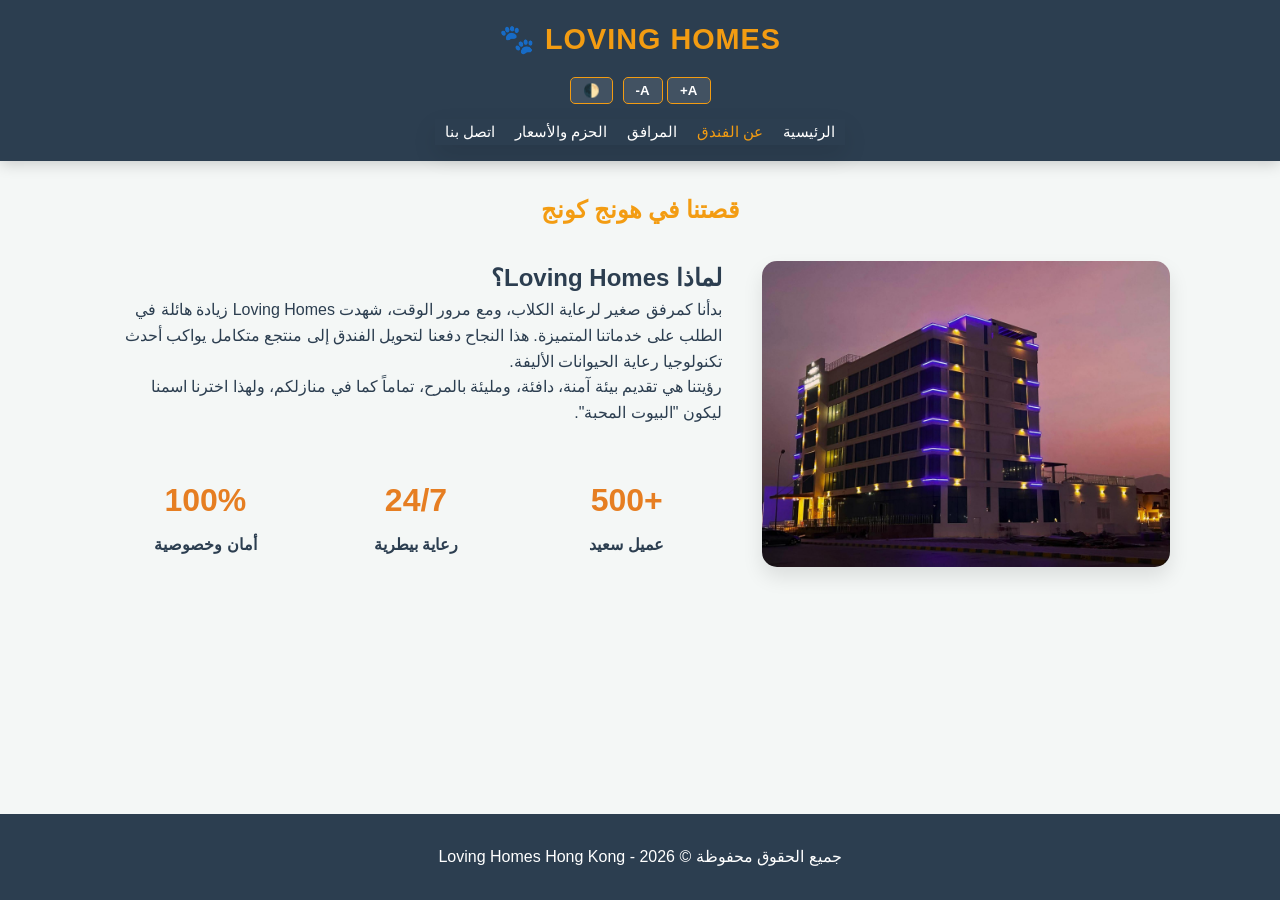
==== pages/about.html @ 9f1eb7ec "Add files via upload" ====
<!DOCTYPE html>
<html lang="ar" dir="rtl">
<head>
    <meta charset="UTF-8">
    <meta name="viewport" content="width=device-width, initial-scale=1.0">
    <title>عن Loving Homes - قصتنا ورؤيتنا</title>
    <link rel="stylesheet" href="../css/style.css">
</head>
<body>

    <header>
        <nav class="navbar">
            <div class="logo">Loving Homes 🐾</div>
            
            <div class="controls-wrapper" style="display: flex; align-items: center; gap: 10px; margin: 0 15px;">
                <div class="font-controls">
                    <button onclick="changeFontSize('increase')" class="btn-ctrl">A+</button>
                    <button onclick="changeFontSize('decrease')" class="btn-ctrl">A-</button>
                </div>
                
                <button onclick="toggleTheme()" class="btn-ctrl" title="تبديل الوضع الليلي">🌓</button>

               
            </div>

            <ul class="nav-links">
                <li><a href="../index.html">الرئيسية</a></li>
                <li><a href="about.html" class="active">عن الفندق</a></li>
                <li><a href="services.html">المرافق</a></li>
                <li><a href="packages.html">الحزم والأسعار</a></li>
                <li><a href="contact.html">اتصل بنا</a></li>
            </ul>
        </nav>
    </header>

    <main class="container">
        <section class="about-section">
            <h1 class="main-title">قصتنا في هونج كونج</h1>
            
            <div class="about-content" style="display: flex; gap: 40px; align-items: center; margin-top: 30px; text-align: right;">
                
                <div class="image-side" style="flex: 1;">
                    <img src="../images/img-hotel-history.jpg" alt="تاريخ لوفينغ هومز" class="large-img" style="width: 100%; border-radius: 15px; box-shadow: 0 10px 20px rgba(0,0,0,0.1); object-fit: cover;">
                </div>

                <div class="text-side" style="flex: 1.5;">
                    <h2>لماذا Loving Homes؟</h2>
                    <p>بدأنا كمرفق صغير لرعاية الكلاب، ومع مرور الوقت، شهدت Loving Homes زيادة هائلة في الطلب على خدماتنا المتميزة. هذا النجاح دفعنا لتحويل الفندق إلى منتجع متكامل يواكب أحدث تكنولوجيا رعاية الحيوانات الأليفة.</p>
                    <p>رؤيتنا هي تقديم بيئة آمنة، دافئة، ومليئة بالمرح، تماماً كما في منازلكم، ولهذا اخترنا اسمنا ليكون "البيوت المحبة".</p>
                    
                    <div class="stats-grid" style="display: grid; grid-template-columns: repeat(3, 1fr); gap: 20px; margin-top: 30px; text-align: center;">
                        <div class="stat-item" style="padding: 20px; border-radius: 10px;">
                            <h3 style="color: #e67e22; font-size: 2rem; margin-bottom: 5px;">+500</h3>
                            <p style="font-weight: bold;">عميل سعيد</p>
                        </div>
                        <div class="stat-item" style="padding: 20px; border-radius: 10px;">
                            <h3 style="color: #e67e22; font-size: 2rem; margin-bottom: 5px;">24/7</h3>
                            <p style="font-weight: bold;">رعاية بيطرية</p>
                        </div>
                        <div class="stat-item" style="padding: 20px; border-radius: 10px;">
                            <h3 style="color: #e67e22; font-size: 2rem; margin-bottom: 5px;">100%</h3>
                            <p style="font-weight: bold;">أمان وخصوصية</p>
                        </div>
                    </div>
                </div>
            </div>
        </section>
    </main>

    <footer style="margin-top: 50px;">
        <p>جميع الحقوق محفوظة © 2026 - Loving Homes Hong Kong</p>
    </footer>

    <script src="../js/main.js"></script>

</body>
</html>
---- css/style.css ----
/* 1. الإعدادات العامة والمتغيرات */
:root {
    --primary-color: #2c3e50;    /* أزرق داكن فخم للمنبار والفوتر */
    --accent-gold: #f39c12;      /* برتقالي ذهبي للأزرار واللمسات الجمالية */
    --accent-blue: #2980b9;      /* أزرق للحزمة الكلاسيكية */
    --accent-orange: #d35400;    /* برتقالي غامق لحزمة اليوم */
    --text-color: #2c3e50;       
    --light-bg: #f4f7f6;         /* لون خلفية مريح للعين */
    --white: #ffffff;
    --card-shadow: 0 5px 15px rgba(0,0,0,0.05);
}

/* 2. إعدادات الوضع الليلي (Dark Mode) */
body.dark-theme {
    --light-bg: #121212;
    --text-color: #e0e0e0;
    --white: #1e1e1e;
    --primary-color: #000000;
    --card-shadow: 0 5px 20px rgba(0,0,0,0.5);
}

* {
    margin: 0;
    padding: 0;
    box-sizing: border-box;
    font-family: 'Segoe UI', Tahoma, Geneva, Verdana, sans-serif;
}

body {
    line-height: 1.6;
    color: var(--text-color);
    background-color: var(--light-bg);
    display: flex;
    flex-direction: column;
    min-height: 100vh;
    text-align: center;
    transition: all 0.3s ease; /* حركة ناعمة عند تكبير الخط أو تغيير الثيم */
}

/* 3. الهيدر والمنيو */
header {
    background: var(--primary-color);
    padding: 1rem 0;
    box-shadow: 0 2px 15px rgba(0,0,0,0.2);
}

.navbar {
    display: flex;
    flex-direction: column;
    align-items: center;
    gap: 15px;
}

.logo {
    font-size: 1.8rem;
    font-weight: bold;
    color: var(--accent-gold);
    text-transform: uppercase;
    letter-spacing: 1px;
}

/* أزرار التحكم (الخط، الثيم، اللغة) */
.controls-wrapper {
    display: flex;
    align-items: center;
    gap: 10px;
    flex-wrap: wrap;
    justify-content: center;
}

.btn-ctrl {
    background: rgba(255, 255, 255, 0.1);
    color: var(--white);
    border: 1px solid var(--accent-gold);
    padding: 5px 12px;
    border-radius: 5px;
    cursor: pointer;
    font-weight: bold;
    transition: 0.3s;
}

.btn-ctrl:hover {
    background: var(--accent-gold);
    color: #2c3e50;
}

.nav-links {
    display: flex;
    list-style: none; box-shadow: 0 10px 25px rgba(0,0,0,0.1);
}

.nav-links li a {
    color: #ffffff;
    text-decoration: none;
    font-weight: 500;
    font-size: 0.95rem;
    padding: 5px 10px;
    transition: 0.3s;
}

.nav-links li a:hover, .nav-links li a.active {
    color: var(--accent-gold);
}

/* 4. الحاوية والتنسيق العام */
.container {
    max-width: 1100px;
    margin: 30px auto;
    padding: 0 20px;
    flex: 1;
}

.main-title {
    margin-bottom: 20px;
    color: var(--accent-gold);
}

/* 5. نظام الشبكة (Grid) والبطاقات */
.grid-container, .services-grid, .activities-grid {
    display: grid;
    grid-template-columns: repeat(auto-fit, minmax(280px, 1fr));
    gap: 25px;
    margin-top: 30px;
}

.package-card, .service-card, .activity-item, .card {
    background: var(--white);
    padding: 25px;
    border-radius: 12px;
    box-shadow: var(--card-shadow);
    transition: 0.3s;
    border: 1px solid rgba(128, 128, 128, 0.1);
    overflow: hidden;
}

.package-card:hover, .service-card:hover, .card:hover {
    transform: translateY(-8px);
    box-shadow: 0 10px 25px rgba(0,0,0,0.2);
}

/* تنسيق الصور داخل البطاقات */
.service-img, .card img, .activity-item img {
    width: 100%;
    height: 200px;
    object-fit: cover;
    border-radius: 8px;
    margin-bottom: 15px;
    filter: brightness(0.9);
    transition: 0.3s;
}

.service-card:hover img, .card:hover img {
    filter: brightness(1);
}

/* 6. الأزرار العامة */
.btn {
    background: var(--accent-gold);
    color: #ffffff;
    padding: 12px 28px;
    text-decoration: none;
    border-radius: 25px;
    font-weight: bold;
    display: inline-block;
    transition: 0.3s;
    border: none;
    cursor: pointer;
    margin-top: 15px;
}

.btn:hover {
    background: var(--accent-blue);
    transform: scale(1.05);
}

/* 7. تمييز ألوان الحزم */
.premium-color { border-top: 6px solid var(--accent-gold); }
.classic-color { border-top: 6px solid var(--accent-blue); }
.day-color { border-top: 6px solid var(--accent-orange); }

/* 8. الفوتر */
footer {
    background: var(--primary-color);
    color: #ffffff;
    text-align: center;
    padding: 30px 0;
    margin-top: 50px;
}

/* 9. صفحة اتصل بنا والنماذج */
.contact-wrapper {
    display: grid;
    grid-template-columns: repeat(auto-fit, minmax(300px, 1fr));
    gap: 30px;
    text-align: right;
}

.form-group {
    margin-bottom: 15px;
    text-align: right;
}

input, select, textarea {
    width: 100%;
    padding: 12px;
    margin-top: 8px;
    border: 1px solid #ccc;
    border-radius: 8px;
    background: var(--white);
    color: var(--text-color);
}

/* 10. التجاوب ودعم الاتجاهات */
[dir="ltr"] {
    text-align: left;
}

[dir="ltr"] .contact-wrapper, [dir="ltr"] .form-group {
    text-align: left;
}

@media (max-width: 768px) {
    .nav-links {
        flex-direction: row;
        flex-wrap: wrap;
        justify-content: center;
        gap: 10px;
    }
    
    .hero h1 {
        font-size: 2rem;
    }
}

.hidden { display: none; }
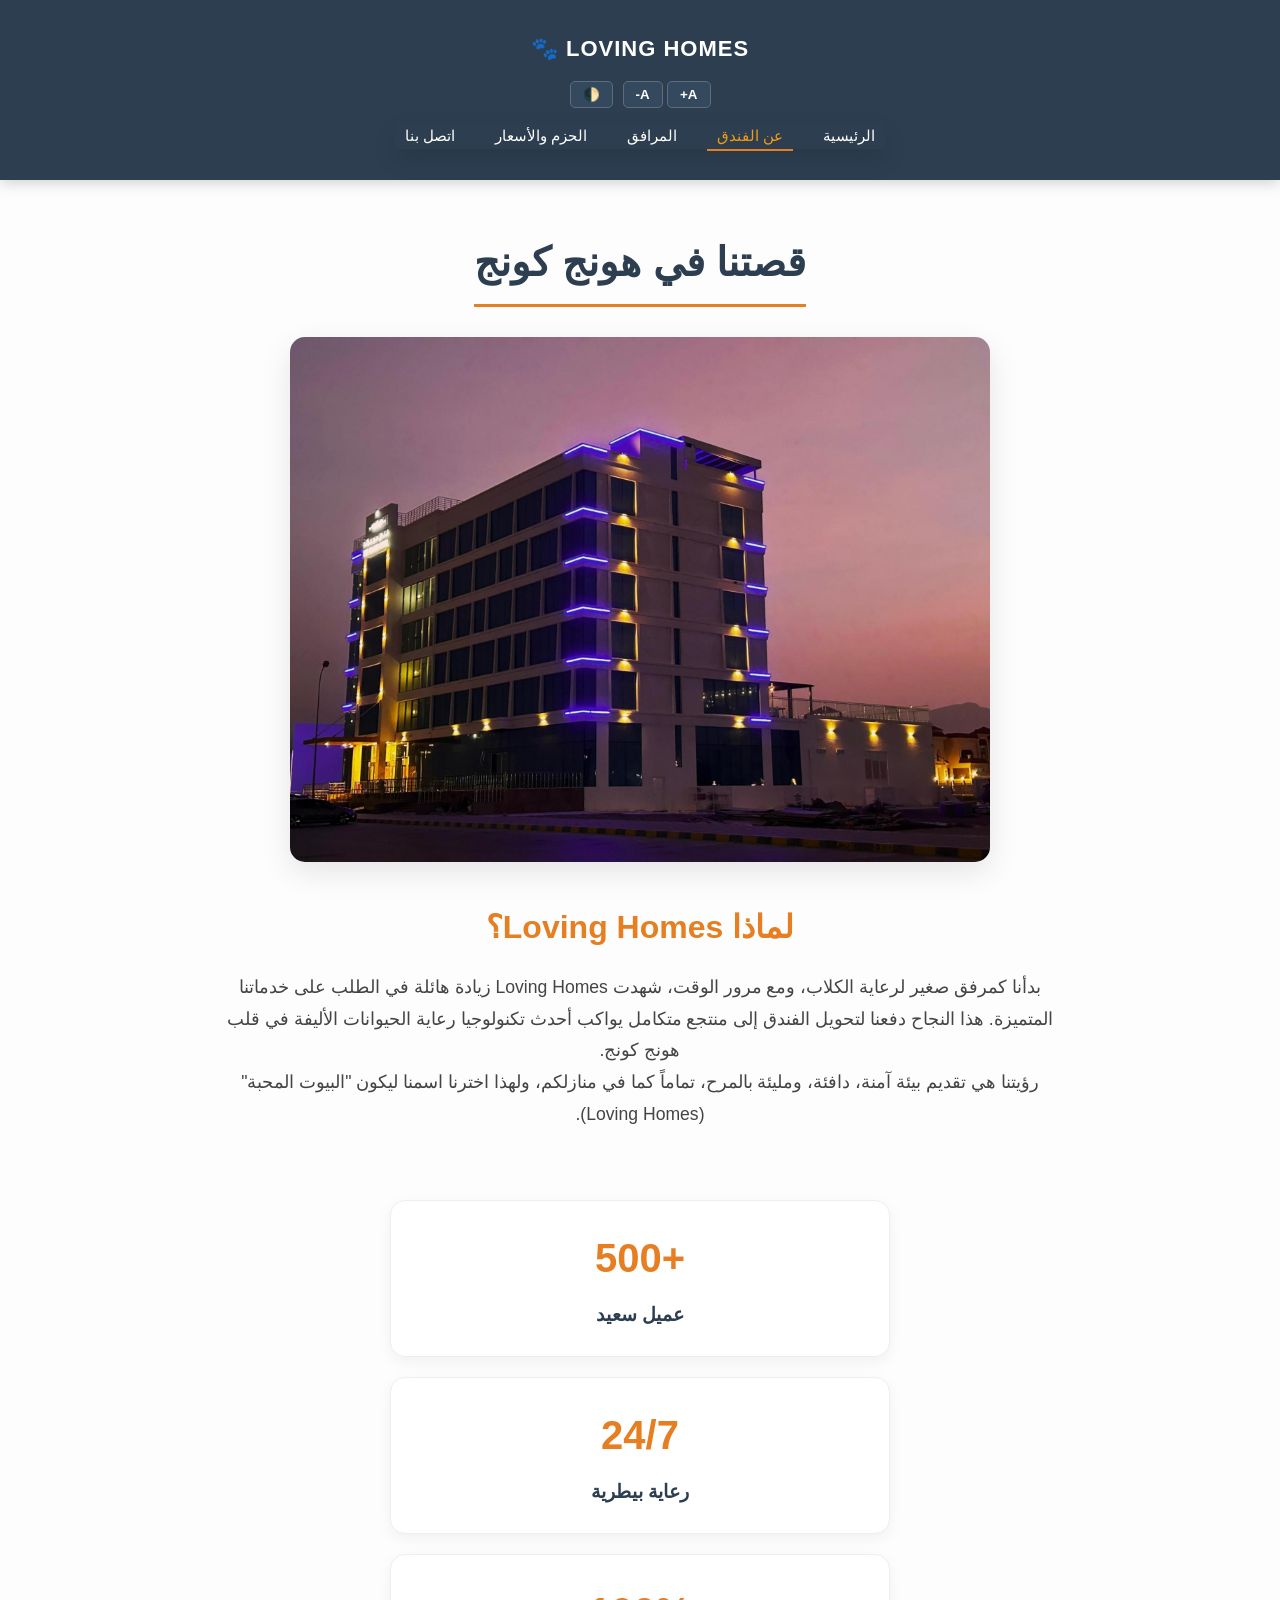
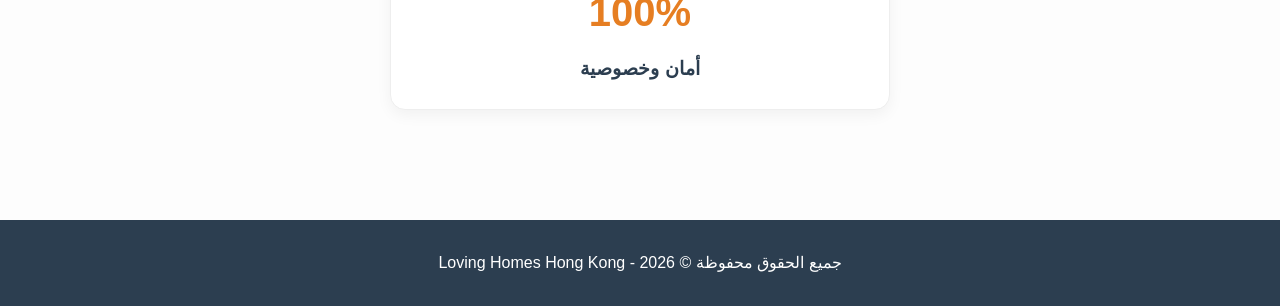
==== commit eb295b9a: "Add files via upload" ====
--- a/pages/about.html
+++ b/pages/about.html
@@ -5,6 +5,40 @@
     <meta name="viewport" content="width=device-width, initial-scale=1.0">
     <title>عن Loving Homes - قصتنا ورؤيتنا</title>
     <link rel="stylesheet" href="../css/style.css">
+    <style>
+        /* تنسيقات إضافية لضمان التنسيق الرأسي */
+        body { margin: 0; background-color: #fdfdfd; font-family: 'Segoe UI', Tahoma, Geneva, Verdana, sans-serif; transition: 0.3s; }
+        
+        .navbar { display: flex; justify-content: space-between; align-items: center; background: #2c3e50; padding: 15px 30px; flex-wrap: wrap; gap: 15px; }
+        .logo { color: white; font-size: 22px; font-weight: bold; }
+        .nav-links { list-style: none; display: flex; gap: 20px; margin: 0; padding: 0; }
+        .nav-links a { color: white; text-decoration: none; }
+        .nav-links a.active { color: #e67e22; border-bottom: 2px solid #e67e22; }
+
+        .container { padding: 50px 20px; max-width: 900px; margin: auto; }
+        .about-section { text-align: center; }
+        .main-title { color: #2c3e50; font-size: 2.5rem; margin-bottom: 30px; border-bottom: 3px solid #e67e22; display: inline-block; padding-bottom: 10px; }
+
+        /* ترتيب المحتوى فوق بعضه */
+        .about-content { display: flex; flex-direction: column; gap: 30px; align-items: center; text-align: center; }
+        
+        .image-side img { width: 100%; max-width: 700px; border-radius: 15px; box-shadow: 0 10px 30px rgba(0,0,0,0.1); }
+        
+        .text-side { line-height: 1.8; color: #444; font-size: 1.1rem; }
+        .text-side h2 { color: #e67e22; font-size: 2rem; margin-bottom: 15px; }
+
+        /* تنسيق الإحصائيات بشكل رأسي جذاب */
+        .stats-grid { display: flex; flex-direction: column; gap: 20px; margin-top: 40px; width: 100%; max-width: 500px; margin-left: auto; margin-right: auto; }
+        .stat-item { background: white; padding: 25px; border-radius: 15px; box-shadow: 0 5px 15px rgba(0,0,0,0.05); border: 1px solid #eee; transition: 0.3s; }
+        .stat-item:hover { transform: translateY(-5px); border-color: #e67e22; }
+        .stat-item h3 { color: #e67e22; font-size: 2.5rem; margin: 0; }
+        .stat-item p { font-weight: bold; font-size: 1.2rem; margin: 10px 0 0; color: #2c3e50; }
+
+        .btn-ctrl { background: #34495e; color: white; border: 1px solid #5d6d7e; padding: 5px 12px; border-radius: 5px; cursor: pointer; transition: 0.3s; }
+        .btn-ctrl:hover { background: #e67e22; }
+
+        footer { background: #2c3e50; color: white; text-align: center; padding: 30px; margin-top: 60px; }
+    </style>
 </head>
 <body>
 
@@ -12,15 +46,12 @@
         <nav class="navbar">
             <div class="logo">Loving Homes 🐾</div>
             
-            <div class="controls-wrapper" style="display: flex; align-items: center; gap: 10px; margin: 0 15px;">
+            <div class="controls-wrapper" style="display: flex; align-items: center; gap: 10px;">
                 <div class="font-controls">
                     <button onclick="changeFontSize('increase')" class="btn-ctrl">A+</button>
                     <button onclick="changeFontSize('decrease')" class="btn-ctrl">A-</button>
                 </div>
-                
-                <button onclick="toggleTheme()" class="btn-ctrl" title="تبديل الوضع الليلي">🌓</button>
-
-               
+                <button onclick="toggleTheme()" class="btn-ctrl">🌓</button>
             </div>
 
             <ul class="nav-links">
@@ -37,37 +68,36 @@
         <section class="about-section">
             <h1 class="main-title">قصتنا في هونج كونج</h1>
             
-            <div class="about-content" style="display: flex; gap: 40px; align-items: center; margin-top: 30px; text-align: right;">
-                
-                <div class="image-side" style="flex: 1;">
-                    <img src="../images/img-hotel-history.jpg" alt="تاريخ لوفينغ هومز" class="large-img" style="width: 100%; border-radius: 15px; box-shadow: 0 10px 20px rgba(0,0,0,0.1); object-fit: cover;">
+            <div class="about-content">
+                <div class="image-side">
+                    <img src="../images/img-hotel-history.jpg" alt="تاريخ لوفينغ هومز">
                 </div>
 
-                <div class="text-side" style="flex: 1.5;">
+                <div class="text-side">
                     <h2>لماذا Loving Homes؟</h2>
-                    <p>بدأنا كمرفق صغير لرعاية الكلاب، ومع مرور الوقت، شهدت Loving Homes زيادة هائلة في الطلب على خدماتنا المتميزة. هذا النجاح دفعنا لتحويل الفندق إلى منتجع متكامل يواكب أحدث تكنولوجيا رعاية الحيوانات الأليفة.</p>
-                    <p>رؤيتنا هي تقديم بيئة آمنة، دافئة، ومليئة بالمرح، تماماً كما في منازلكم، ولهذا اخترنا اسمنا ليكون "البيوت المحبة".</p>
-                    
-                    <div class="stats-grid" style="display: grid; grid-template-columns: repeat(3, 1fr); gap: 20px; margin-top: 30px; text-align: center;">
-                        <div class="stat-item" style="padding: 20px; border-radius: 10px;">
-                            <h3 style="color: #e67e22; font-size: 2rem; margin-bottom: 5px;">+500</h3>
-                            <p style="font-weight: bold;">عميل سعيد</p>
-                        </div>
-                        <div class="stat-item" style="padding: 20px; border-radius: 10px;">
-                            <h3 style="color: #e67e22; font-size: 2rem; margin-bottom: 5px;">24/7</h3>
-                            <p style="font-weight: bold;">رعاية بيطرية</p>
-                        </div>
-                        <div class="stat-item" style="padding: 20px; border-radius: 10px;">
-                            <h3 style="color: #e67e22; font-size: 2rem; margin-bottom: 5px;">100%</h3>
-                            <p style="font-weight: bold;">أمان وخصوصية</p>
-                        </div>
+                    <p>بدأنا كمرفق صغير لرعاية الكلاب، ومع مرور الوقت، شهدت Loving Homes زيادة هائلة في الطلب على خدماتنا المتميزة. هذا النجاح دفعنا لتحويل الفندق إلى منتجع متكامل يواكب أحدث تكنولوجيا رعاية الحيوانات الأليفة في قلب هونج كونج.</p>
+                    <p>رؤيتنا هي تقديم بيئة آمنة، دافئة، ومليئة بالمرح، تماماً كما في منازلكم، ولهذا اخترنا اسمنا ليكون "البيوت المحبة" (Loving Homes).</p>
+                </div>
+
+                <div class="stats-grid">
+                    <div class="stat-item">
+                        <h3>+500</h3>
+                        <p>عميل سعيد</p>
+                    </div>
+                    <div class="stat-item">
+                        <h3>24/7</h3>
+                        <p>رعاية بيطرية</p>
+                    </div>
+                    <div class="stat-item">
+                        <h3>100%</h3>
+                        <p>أمان وخصوصية</p>
                     </div>
                 </div>
             </div>
         </section>
     </main>
 
-    <footer style="margin-top: 50px;">
+    <footer>
         <p>جميع الحقوق محفوظة © 2026 - Loving Homes Hong Kong</p>
     </footer>
 
